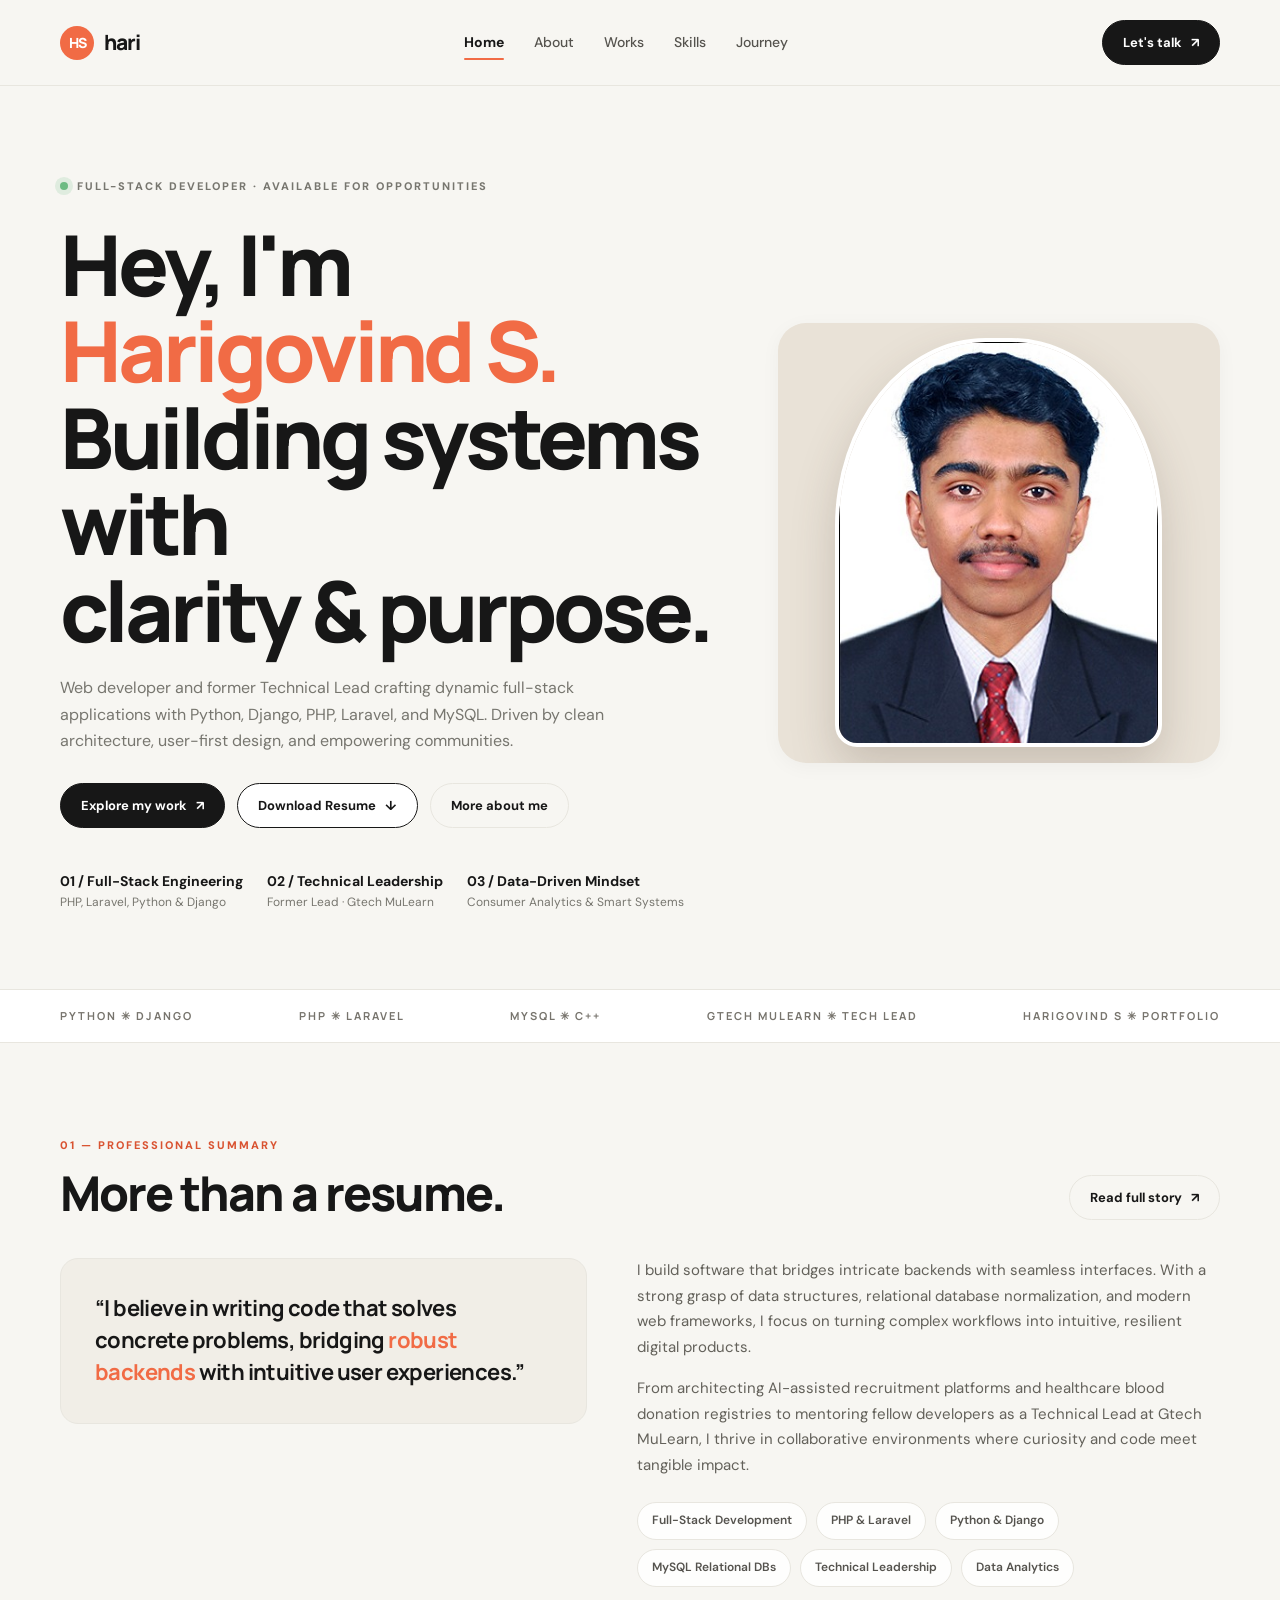
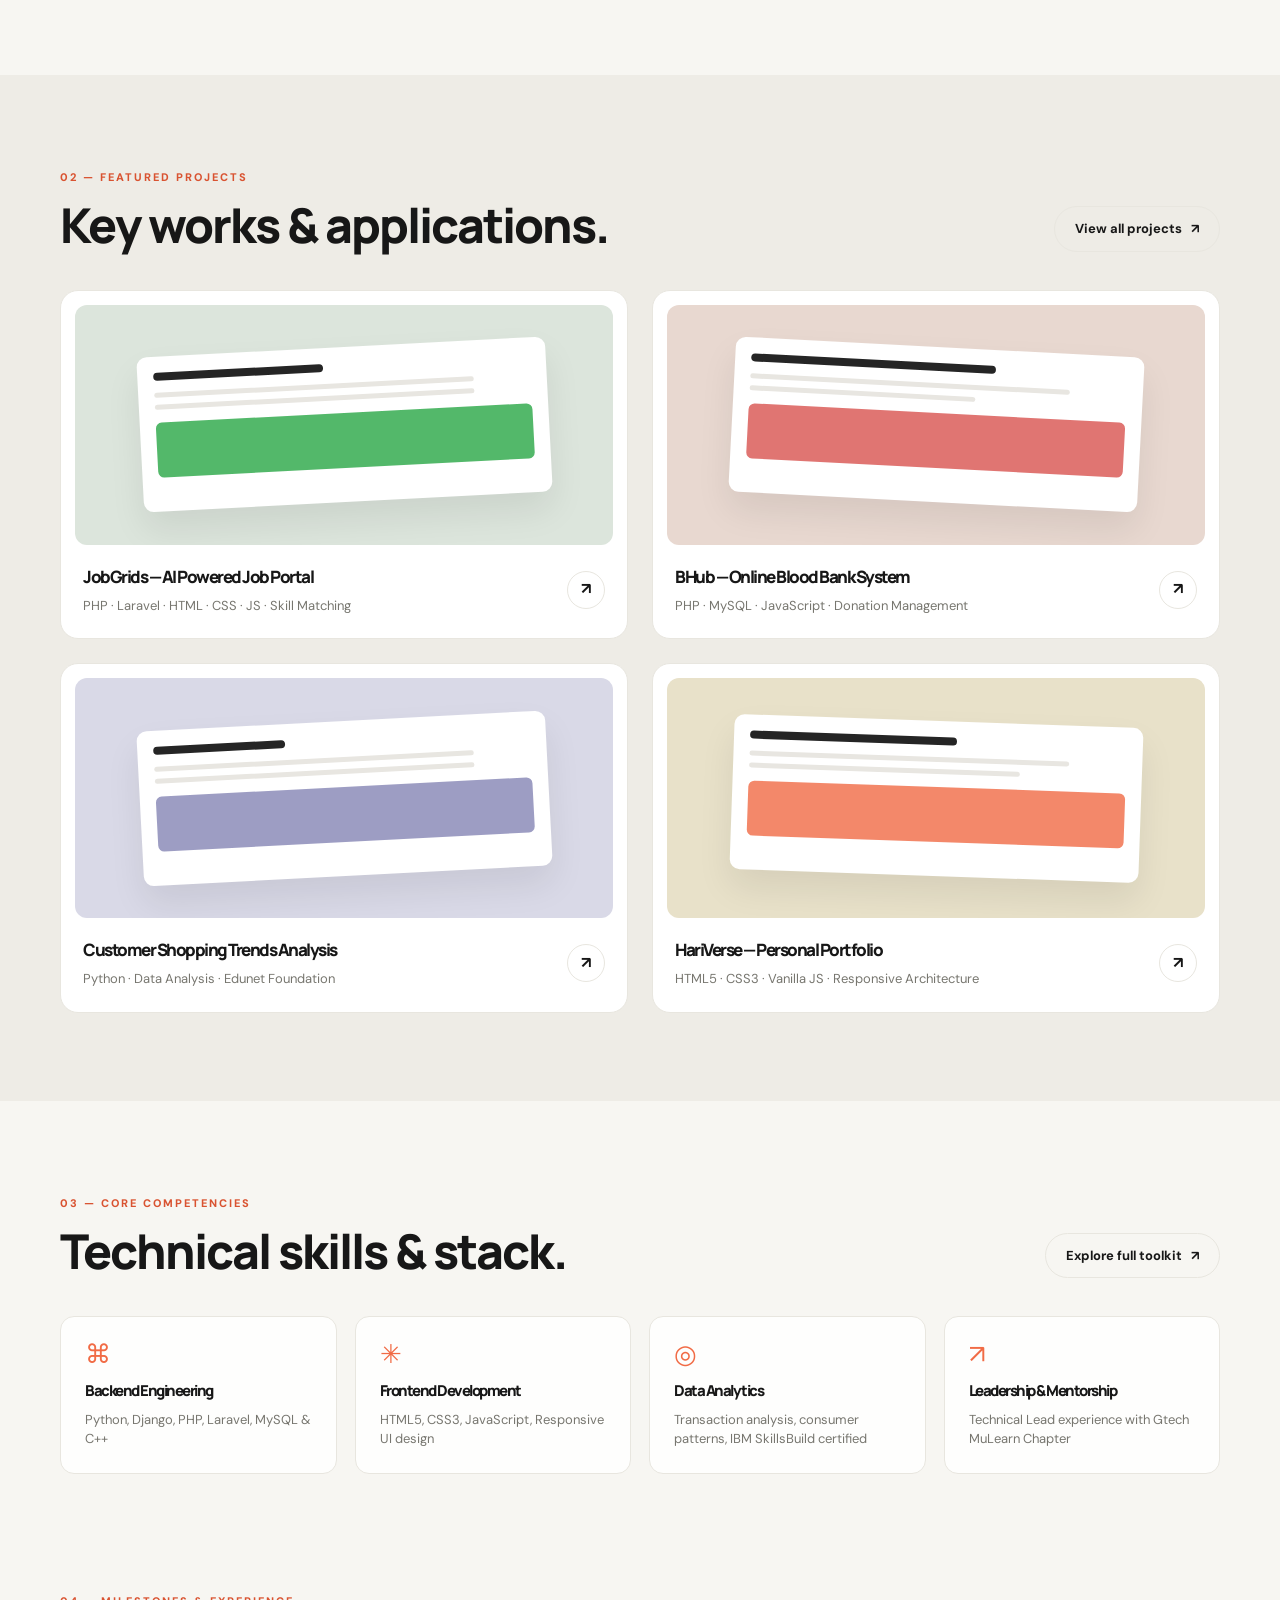
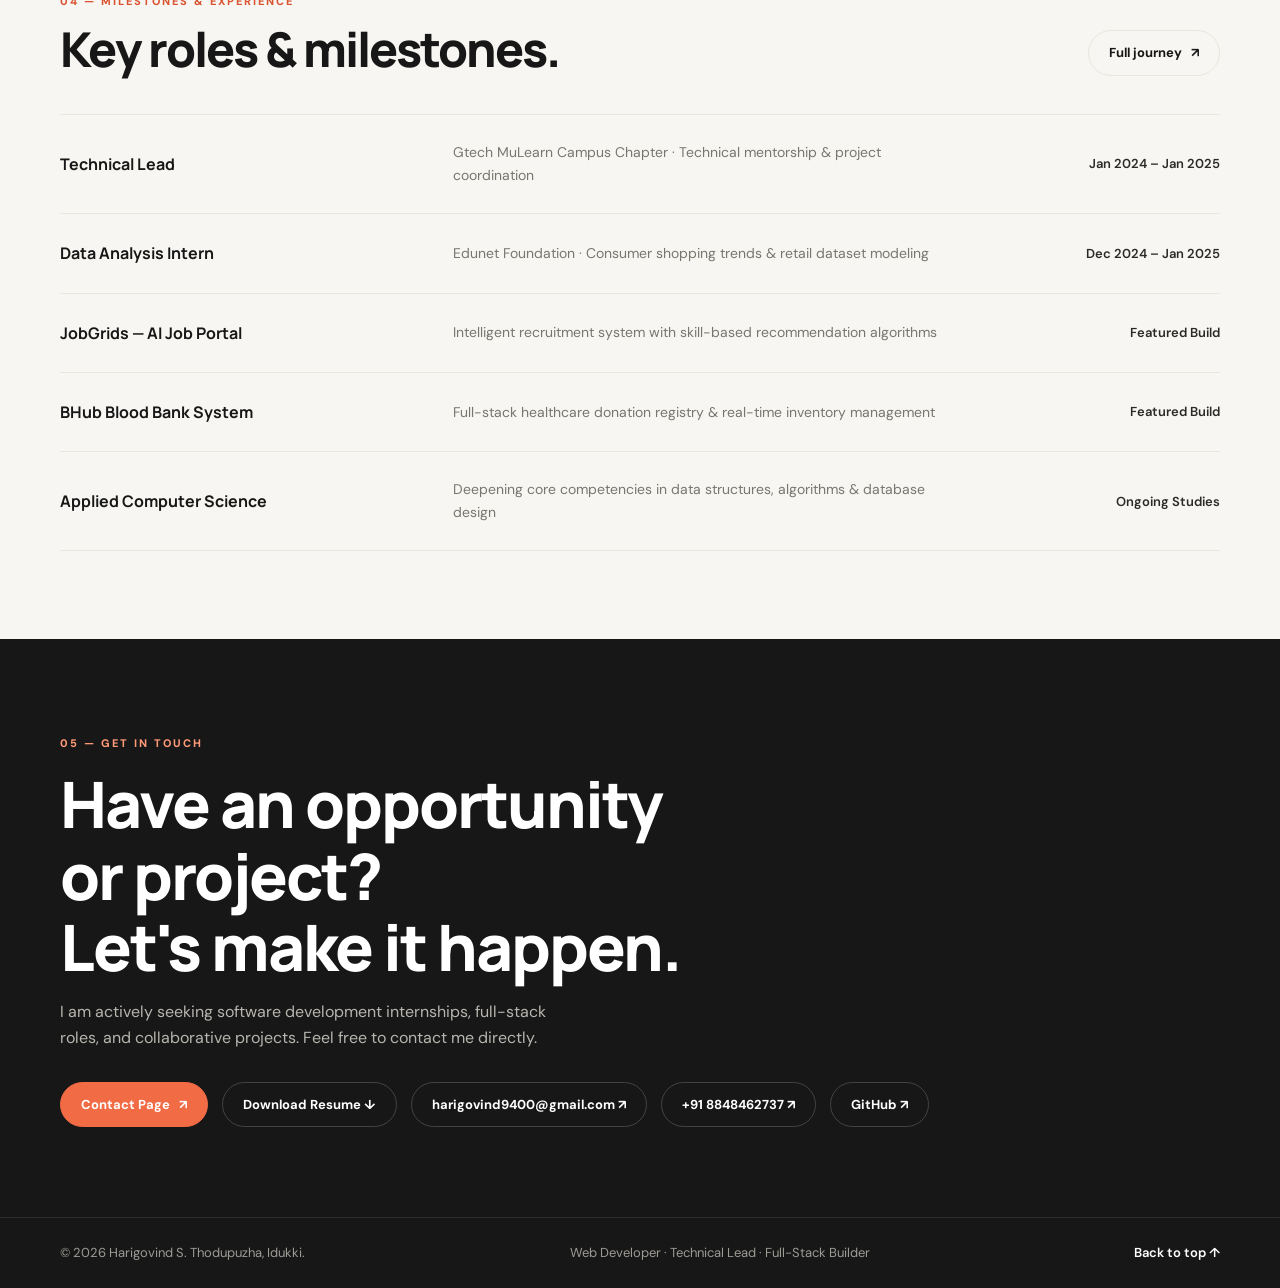
==== index.html @ 69e4f775 "initial commit" ====
<!DOCTYPE html>
<html lang="en">
<head>
  <meta charset="UTF-8" />
  <meta name="viewport" content="width=device-width, initial-scale=1.0" />
  <meta name="description" content="Harigovind S — Web Developer, Technical Lead, and builder specializing in Python, Django, PHP, Laravel, and MySQL." />
  <meta name="theme-color" content="#f7f6f2" />
  <title>Harigovind S — Portfolio</title>
  <link rel="preconnect" href="https://fonts.googleapis.com">
  <link rel="preconnect" href="https://fonts.gstatic.com" crossorigin>
  <link href="https://fonts.googleapis.com/css2?family=DM+Sans:wght@400;500;600;700&family=Manrope:wght@400;500;600;700;800&display=swap" rel="stylesheet">
  <link rel="stylesheet" href="assets/css/styles.css">
  <script src="assets/js/script.js" defer></script>
</head>
<body>
  <header class="topbar">
    <div class="wrap nav">
      <a class="brand" href="index.html" aria-label="Harigovind home"><span class="brand-mark">HS</span>hari<span class="dot-accent"></span></a>
      <nav class="navlinks" id="navlinks" aria-label="Main navigation">
        <a href="index.html" class="active">Home</a>
        <a href="about.html">About</a>
        <a href="projects.html">Works</a>
        <a href="skills.html">Skills</a>
        <a href="experience.html">Journey</a>
        
      </nav>
      <a class="nav-cta" href="contact.html">Let's talk <span>↗</span></a>
      <button class="menu-btn" id="menuBtn" aria-label="Toggle navigation" aria-expanded="false">☰</button>
    </div>
  </header>

  <main>
    <section class="hero" id="home">
      <div class="wrap hero-grid">
        <div>
          <div class="eyebrow"><span class="dot"></span> Full-Stack Developer · Available for Opportunities</div>
          <h1>Hey, I'm <em>Harigovind S.</em><br>Building systems with<br>clarity &amp; purpose.</h1>
          <p class="hero-copy">Web developer and former Technical Lead crafting dynamic full-stack applications with Python, Django, PHP, Laravel, and MySQL. Driven by clean architecture, user-first design, and empowering communities.</p>
          <div class="hero-actions">
            <a class="btn" href="projects.html">Explore my work <span>↗</span></a>
            <a class="btn btn-resume" href="assets/docs/Harigovind_S_Resume.pdf" download="Harigovind_S_Resume.pdf" target="_blank">Download Resume <span>↓</span></a>
            <a class="btn btn-light" href="about.html">More about me</a>
          </div>
          <div class="hero-meta">
            <div><strong>01 / Full-Stack Engineering</strong>PHP, Laravel, Python &amp; Django</div>
            <div><strong>02 / Technical Leadership</strong>Former Lead · Gtech MuLearn</div>
            <div><strong>03 / Data-Driven Mindset</strong>Consumer Analytics &amp; Smart Systems</div>
          </div>
        </div>
        <div class="portrait-card" aria-label="Portrait photograph of Harigovind S">
          <div class="portrait-frame">
            <img src="assets/img/hari.jpg" alt="Harigovind S — Web Developer &amp; Technical Lead" class="portrait-photo">
          </div>
          
        </div>
      </div>
    </section>

    <div class="ticker">
      <div class="wrap ticker-inner">
        <span>Python ✳ Django</span>
        <span>PHP ✳ Laravel</span>
        <span>MySQL ✳ C++</span>
        <span>Gtech MuLearn ✳ Tech Lead</span>
        <span>Harigovind S ✳ Portfolio</span>
      </div>
    </div>

    <section id="about">
      <div class="wrap">
        <div class="section-head">
          <div>
            <div class="kicker">01 — Professional Summary</div>
            <h2>More than a resume.</h2>
          </div>
          <a class="btn btn-light" href="about.html">Read full story <span>↗</span></a>
        </div>
        <div class="about-grid">
          <div class="about-quote">“I believe in writing code that solves concrete problems, bridging <span>robust backends</span> with intuitive user experiences.”</div>
          <div>
            <p class="about-text">I build software that bridges intricate backends with seamless interfaces. With a strong grasp of data structures, relational database normalization, and modern web frameworks, I focus on turning complex workflows into intuitive, resilient digital products.</p>
            <p class="about-text">From architecting AI-assisted recruitment platforms and healthcare blood donation registries to mentoring fellow developers as a Technical Lead at Gtech MuLearn, I thrive in collaborative environments where curiosity and code meet tangible impact.</p>
            <div class="chips">
              <span class="chip">Full-Stack Development</span>
              <span class="chip">PHP &amp; Laravel</span>
              <span class="chip">Python &amp; Django</span>
              <span class="chip">MySQL Relational DBs</span>
              <span class="chip">Technical Leadership</span>
              <span class="chip">Data Analytics</span>
            </div>
          </div>
        </div>
      </div>
    </section>

    <section class="work-section" id="work">
      <div class="wrap">
        <div class="section-head">
          <div>
            <div class="kicker">02 — Featured Projects</div>
            <h2>Key works &amp; applications.</h2>
          </div>
          <a class="btn btn-light" href="projects.html">View all projects <span>↗</span></a>
        </div>
        <div class="project-grid">
          <article class="project">
            <div class="project-art art-one">
              <div class="mock-window">
                <b></b><i></i><i></i>
                <div class="mock-block" style="background:#28a745"></div>
              </div>
            </div>
            <div class="project-info">
              <div>
                <h3>JobGrids — AI Powered Job Portal</h3>
                <p>PHP · Laravel · HTML · CSS · JS · Skill Matching</p>
              </div>
              <a class="arrow" href="projects.html" aria-label="View JobGrids project">↗</a>
            </div>
          </article>

          <article class="project">
            <div class="project-art art-two">
              <div class="mock-window" style="transform:rotate(3deg)">
                <b style="width:65%"></b><i></i><i style="width:60%"></i>
                <div class="mock-block" style="background:#d9534f"></div>
              </div>
            </div>
            <div class="project-info">
              <div>
                <h3>BHub — Online Blood Bank System</h3>
                <p>PHP · MySQL · JavaScript · Donation Management</p>
              </div>
              <a class="arrow" href="projects.html" aria-label="View Blood Bank System project">↗</a>
            </div>
          </article>

          <article class="project">
            <div class="project-art art-three">
              <div class="mock-window">
                <b style="width:35%"></b><i></i><i></i>
                <div class="mock-block" style="background:#8585b4"></div>
              </div>
            </div>
            <div class="project-info">
              <div>
                <h3>Customer Shopping Trends Analysis</h3>
                <p>Python · Data Analysis · Edunet Foundation</p>
              </div>
              <a class="arrow" href="projects.html" aria-label="View Shopping Trends Analysis">↗</a>
            </div>
          </article>

          <article class="project">
            <div class="project-art art-four">
              <div class="mock-window" style="transform:rotate(2deg)">
                <b style="width:55%"></b><i></i><i style="width:72%"></i>
                <div class="mock-block" style="background:#f16b45"></div>
              </div>
            </div>
            <div class="project-info">
              <div>
                <h3>HariVerse — Personal Portfolio</h3>
                <p>HTML5 · CSS3 · Vanilla JS · Responsive Architecture</p>
              </div>
              <a class="arrow" href="projects.html" aria-label="View Portfolio project">↗</a>
            </div>
          </article>
        </div>
      </div>
    </section>

    <section id="skills">
      <div class="wrap">
        <div class="section-head">
          <div>
            <div class="kicker">03 — Core Competencies</div>
            <h2>Technical skills &amp; stack.</h2>
          </div>
          <a class="btn btn-light" href="skills.html">Explore full toolkit <span>↗</span></a>
        </div>
        <div class="skills-grid">
          <div class="skill">
            <div class="symbol">⌘</div>
            <h3>Backend Engineering</h3>
            <p>Python, Django, PHP, Laravel, MySQL &amp; C++</p>
          </div>
          <div class="skill">
            <div class="symbol">✳</div>
            <h3>Frontend Development</h3>
            <p>HTML5, CSS3, JavaScript, Responsive UI design</p>
          </div>
          <div class="skill">
            <div class="symbol">◎</div>
            <h3>Data Analytics</h3>
            <p>Transaction analysis, consumer patterns, IBM SkillsBuild certified</p>
          </div>
          <div class="skill">
            <div class="symbol">↗</div>
            <h3>Leadership &amp; Mentorship</h3>
            <p>Technical Lead experience with Gtech MuLearn Chapter</p>
          </div>
        </div>
      </div>
    </section>

    <section id="experience" style="padding-top:25px">
      <div class="wrap">
        <div class="section-head">
          <div>
            <div class="kicker">04 — Milestones &amp; Experience</div>
            <h2>Key roles &amp; milestones.</h2>
          </div>
          <a class="btn btn-light" href="experience.html">Full journey <span>↗</span></a>
        </div>
        <div class="timeline">
          <div class="timeline-row">
            <strong>Technical Lead</strong>
            <span>Gtech MuLearn Campus Chapter · Technical mentorship &amp; project coordination</span>
            <span class="date">Jan 2024 – Jan 2025</span>
          </div>
          <div class="timeline-row">
            <strong>Data Analysis Intern</strong>
            <span>Edunet Foundation · Consumer shopping trends &amp; retail dataset modeling</span>
            <span class="date">Dec 2024 – Jan 2025</span>
          </div>
          <div class="timeline-row">
            <strong>JobGrids — AI Job Portal</strong>
            <span>Intelligent recruitment system with skill-based recommendation algorithms</span>
            <span class="date">Featured Build</span>
          </div>
          <div class="timeline-row">
            <strong>BHub Blood Bank System</strong>
            <span>Full-stack healthcare donation registry &amp; real-time inventory management</span>
            <span class="date">Featured Build</span>
          </div>
          <div class="timeline-row">
            <strong>Applied Computer Science</strong>
            <span>Deepening core competencies in data structures, algorithms &amp; database design</span>
            <span class="date">Ongoing Studies</span>
          </div>
        </div>
      </div>
    </section>

    <section class="contact-banner" id="contact">
      <div class="wrap">
        <div class="kicker">05 — Get in touch</div>
        <h2>Have an opportunity or project?<br>Let's make it happen.</h2>
        <p>I am actively seeking software development internships, full-stack roles, and collaborative projects. Feel free to contact me directly.</p>
        <div class="contact-links">
          <a class="btn btn-accent" href="contact.html">Contact Page <span>↗</span></a>
          <a class="btn btn-light" href="assets/docs/Harigovind_S_Resume.pdf" download="Harigovind_S_Resume.pdf" target="_blank">Download Resume ↓</a>
          <a class="btn btn-light" href="mailto:harigovind9400@gmail.com">harigovind9400@gmail.com ↗</a>
          <a class="btn btn-light" href="tel:+918848462737">+91 8848462737 ↗</a>
          <a class="btn btn-light" href="https://github.com/harigovinds04" target="_blank" rel="noreferrer">GitHub ↗</a>
        </div>
      </div>
    </section>
  </main>

  <footer>
    <div class="wrap footer-inner">
      <span>© <span id="year"></span> Harigovind S. Thodupuzha, Idukki.</span>
      <span>Web Developer · Technical Lead · Full-Stack Builder</span>
      <a href="#home">Back to top ↑</a>
    </div>
  </footer>
</body>
</html>
---- assets/css/styles.css ----
/* ==========================================================================
   HariVerse Portfolio — Master Stylesheet
   assets/css/styles.css
   Unified theme across all portfolio pages
   ========================================================================== */

/* --------------------------------------------------------------------------
   01. CSS Custom Properties / Design Tokens
   -------------------------------------------------------------------------- */
:root {
  --bg: #f7f6f2;
  --surface: #ffffff;
  --surface-alt: #faf9f6;
  --ink: #171717;
  --ink-light: #2b2a27;
  --muted: #77766f;
  --muted-light: #9c9a92;
  --line: #e8e6df;
  --line-light: #f0eee8;
  --accent: #f16b45;
  --accent-dark: #d95331;
  --accent-soft: rgba(241, 107, 69, 0.12);
  --soft: #eeece6;
  --soft-warm: #f1eee7;
  --dark-bg: #171717;
  --dark-surface: #222220;
  --dark-line: #33322f;
  
  --radius-sm: 8px;
  --radius-md: 14px;
  --radius-lg: 18px;
  --radius-xl: 24px;
  --radius-full: 999px;
  
  --max: 1160px;
  --shadow-subtle: 0 4px 20px rgba(0, 0, 0, 0.04);
  --shadow-card: 0 16px 36px rgba(23, 23, 23, 0.06);
  --shadow-hover: 0 20px 45px rgba(23, 23, 23, 0.1);
  --transition-fast: 0.2s ease;
  --transition-smooth: 0.3s cubic-bezier(0.16, 1, 0.3, 1);
}

/* --------------------------------------------------------------------------
   02. Reset & Base Typography
   -------------------------------------------------------------------------- */
*, *::before, *::after {
  box-sizing: border-box;
}

html {
  scroll-behavior: smooth;
  -webkit-font-smoothing: antialiased;
  -moz-osx-font-smoothing: grayscale;
}

body {
  margin: 0;
  background-color: var(--bg);
  color: var(--ink);
  font-family: "DM Sans", -apple-system, BlinkMacSystemFont, "Segoe UI", Roboto, sans-serif;
  font-size: 16px;
  line-height: 1.65;
  overflow-x: hidden;
}

h1, h2, h3, h4, h5, h6, p {
  margin-top: 0;
}

h1, h2, h3, h4 {
  font-family: "Manrope", sans-serif;
  color: var(--ink);
  font-weight: 800;
  letter-spacing: -1.5px;
}

a {
  color: inherit;
  text-decoration: none;
  transition: color var(--transition-fast);
}

button, input, textarea, select {
  font: inherit;
  color: inherit;
}

img {
  max-width: 100%;
  display: block;
}

.wrap {
  width: min(var(--max), calc(100% - 48px));
  margin-inline: auto;
}

/* --------------------------------------------------------------------------
   03. Header & Global Navigation
   -------------------------------------------------------------------------- */
.topbar {
  padding: 20px 0;
  background: var(--bg);
  border-bottom: 1px solid var(--line);
  position: sticky;
  top: 0;
  z-index: 100;
  backdrop-filter: blur(12px);
  -webkit-backdrop-filter: blur(12px);
  background-color: rgba(247, 246, 242, 0.94);
  transition: padding var(--transition-fast), border-color var(--transition-fast);
}

.nav {
  display: flex;
  align-items: center;
  justify-content: space-between;
  gap: 24px;
}

.brand {
  display: flex;
  align-items: center;
  gap: 10px;
  font-family: "Manrope", sans-serif;
  font-weight: 800;
  font-size: 21px;
  letter-spacing: -1px;
  color: var(--ink);
}

.brand-mark {
  width: 34px;
  height: 34px;
  border-radius: 50%;
  display: grid;
  place-items: center;
  background: var(--accent);
  color: #ffffff;
  font-size: 14px;
  font-weight: 800;
  flex-shrink: 0;
}

.dot-accent {
  color: var(--accent);
}

.navlinks {
  display: flex;
  align-items: center;
  gap: 30px;
  color: #55534e;
  font-size: 14px;
  font-weight: 500;
}

.navlinks a {
  position: relative;
  padding: 4px 0;
}

.navlinks a:hover {
  color: var(--accent-dark);
}

.navlinks a.active {
  color: var(--ink);
  font-weight: 700;
}

.navlinks a.active::after {
  content: "";
  position: absolute;
  bottom: -2px;
  left: 0;
  width: 100%;
  height: 2px;
  background: var(--accent);
  border-radius: 2px;
}

.nav-resume {
  font-weight: 700 !important;
  color: var(--accent-dark) !important;
}

.nav-resume:hover {
  color: var(--accent) !important;
}

.nav-cta, .btn {
  display: inline-flex;
  align-items: center;
  justify-content: center;
  gap: 9px;
  border-radius: var(--radius-full);
  padding: 11px 20px;
  background: var(--ink);
  color: #ffffff;
  font-size: 13px;
  font-weight: 700;
  border: 1px solid var(--ink);
  transition: var(--transition-fast);
  cursor: pointer;
  white-space: nowrap;
}

.nav-cta:hover, .btn:hover {
  background: var(--accent);
  border-color: var(--accent);
  color: #ffffff;
  transform: translateY(-2px);
}

.btn span {
  display: inline-block;
  transition: transform var(--transition-fast);
}

.btn:hover span {
  transform: translate(2px, -2px);
}

.btn-light {
  background: transparent;
  color: var(--ink);
  border-color: var(--line);
}

.btn-light:hover {
  background: var(--ink);
  color: #ffffff;
  border-color: var(--ink);
}

.btn-accent {
  background: var(--accent);
  border-color: var(--accent);
  color: #ffffff;
}

.btn-accent:hover {
  background: var(--accent-dark);
  border-color: var(--accent-dark);
}

.btn-resume {
  background: var(--surface);
  color: var(--ink);
  border-color: var(--ink);
}

.btn-resume:hover {
  background: var(--accent);
  border-color: var(--accent);
  color: #ffffff;
}

.btn-resume:hover span {
  transform: translateY(2px);
}

.menu-btn {
  display: none;
  border: 1px solid var(--line);
  background: var(--surface);
  border-radius: 50%;
  width: 42px;
  height: 42px;
  font-size: 18px;
  cursor: pointer;
  align-items: center;
  justify-content: center;
  color: var(--ink);
}

/* --------------------------------------------------------------------------
   04. Page Header / Intros & Hero Elements
   -------------------------------------------------------------------------- */
.eyebrow, .kicker {
  display: inline-flex;
  align-items: center;
  gap: 9px;
  color: var(--muted);
  text-transform: uppercase;
  letter-spacing: 2px;
  font-size: 11px;
  font-weight: 800;
}

.kicker {
  color: var(--accent-dark);
}

.dot {
  width: 8px;
  height: 8px;
  border-radius: 50%;
  background: #6dbb83;
  box-shadow: 0 0 0 5px rgba(109, 187, 131, 0.18);
  display: inline-block;
}

/* Dedicated Page Intro Banner for subpages */
.page-intro {
  padding: 76px 0 46px;
  border-bottom: 1px solid var(--line);
}

.page-intro-grid {
  display: grid;
  grid-template-columns: 1.2fr 0.8fr;
  gap: 40px;
  align-items: flex-end;
}

.page-intro h1 {
  font-size: clamp(40px, 6vw, 68px);
  line-height: 1.06;
  letter-spacing: -3px;
  margin: 16px 0 18px;
}

.page-intro h1 em {
  color: var(--accent);
  font-style: normal;
}

.page-intro-copy {
  color: var(--muted);
  font-size: 16px;
  max-width: 580px;
  margin-bottom: 0;
}

.page-intro-stats {
  display: flex;
  flex-wrap: wrap;
  gap: 20px;
  justify-content: flex-end;
}

.stat-pill {
  background: var(--surface);
  border: 1px solid var(--line);
  padding: 14px 20px;
  border-radius: var(--radius-md);
  text-align: left;
}

.stat-pill strong {
  display: block;
  font-family: "Manrope", sans-serif;
  font-size: 22px;
  color: var(--ink);
  line-height: 1.1;
}

.stat-pill span {
  font-size: 12px;
  color: var(--muted);
}

/* Hero Section (Index) */
.hero {
  padding: 86px 0 76px;
}

.hero-grid {
  display: grid;
  grid-template-columns: 1.2fr .8fr;
  gap: 54px;
  align-items: center;
}

h1 {
  font-size: clamp(46px, 7vw, 84px);
  line-height: 1.03;
  letter-spacing: -4px;
  margin: 22px 0;
  max-width: 760px;
}

h1 em {
  color: var(--accent);
  font-style: normal;
}

.hero-copy {
  color: var(--muted);
  font-size: 16px;
  max-width: 560px;
}

.hero-actions {
  display: flex;
  flex-wrap: wrap;
  gap: 12px;
  margin-top: 28px;
}

.hero-meta {
  display: flex;
  flex-wrap: wrap;
  gap: 24px;
  margin-top: 42px;
  color: var(--muted);
  font-size: 12px;
}

.hero-meta strong {
  color: var(--ink);
  display: block;
  font-size: 14px;
}

.portrait-card {
  position: relative;
  min-height: 440px;
  border-radius: 28px;
  background: #e9e2d7;
  overflow: hidden;
  display: grid;
  place-items: center;
  box-shadow: var(--shadow-subtle);
}

.portrait-card::before {
  content: "";
  position: absolute;
  width: 310px;
  height: 310px;
  border-radius: 50%;
  background: #f4b69f;
  top: 48px;
  left: 50%;
  transform: translateX(-50%);
}

.portrait-frame {
  position: relative;
  z-index: 1;
  width: 74%;
  aspect-ratio: 4/5;
  border-radius: 46% 46% 22px 22px;
  overflow: hidden;
  box-shadow: 0 20px 45px rgba(88, 68, 55, 0.22);
  border: 4px solid #ffffff;
  background: #d8cec3;
  display: flex;
}

.portrait-photo {
  width: 100%;
  height: 100%;
  object-fit: cover;
  object-position: center top;
  display: block;
  transition: transform 0.4s ease;
}

.portrait-card:hover .portrait-photo {
  transform: scale(1.04);
}

.portrait-placeholder {
  position: relative;
  z-index: 1;
  width: 72%;
  aspect-ratio: 4/5;
  border-radius: 46% 46% 20px 20px;
  background: linear-gradient(145deg, #d0b9a7, #8c7569);
  display: grid;
  place-items: center;
  color: #ffffff;
  font-family: "Manrope", sans-serif;
  font-size: 76px;
  font-weight: 800;
  letter-spacing: -5px;
  box-shadow: 0 20px 50px rgba(88, 68, 55, 0.18);
}

.floating-note {
  position: absolute;
  z-index: 2;
  right: 18px;
  bottom: 22px;
  background: var(--surface);
  padding: 13px 18px;
  border-radius: 14px;
  box-shadow: 0 12px 30px rgba(0, 0, 0, 0.08);
  font-size: 12px;
  border: 1px solid var(--line-light);
}

.floating-note strong {
  display: block;
  font-size: 14px;
  color: var(--ink);
}

/* --------------------------------------------------------------------------
   05. Ticker / Marquee Bar
   -------------------------------------------------------------------------- */
.ticker {
  border-top: 1px solid var(--line);
  border-bottom: 1px solid var(--line);
  padding: 17px 0;
  overflow: hidden;
  color: #77746d;
  background: var(--surface);
}

.ticker-inner {
  display: flex;
  justify-content: space-between;
  gap: 24px;
  white-space: nowrap;
  font-family: "Manrope", sans-serif;
  font-weight: 700;
  font-size: 11px;
  letter-spacing: 2px;
  text-transform: uppercase;
}

/* --------------------------------------------------------------------------
   06. Generic Section Layouts
   -------------------------------------------------------------------------- */
section {
  padding: 88px 0;
}

.section-head {
  display: flex;
  align-items: flex-end;
  justify-content: space-between;
  gap: 25px;
  margin-bottom: 38px;
}

h2 {
  font-size: clamp(30px, 4vw, 48px);
  line-height: 1.12;
  letter-spacing: -2px;
  margin: 9px 0 0;
}

.section-intro {
  max-width: 440px;
  color: var(--muted);
  font-size: 14px;
  margin: 0;
}

/* --------------------------------------------------------------------------
   07. About Page & About Section Components
   -------------------------------------------------------------------------- */
.about-grid {
  display: grid;
  grid-template-columns: 0.95fr 1.05fr;
  gap: 50px;
  align-items: start;
}

.about-quote {
  background: var(--soft-warm);
  border: 1px solid var(--line);
  border-radius: var(--radius-lg);
  padding: 34px;
  font-family: "Manrope", sans-serif;
  font-weight: 700;
  font-size: 22px;
  line-height: 1.45;
  letter-spacing: -0.6px;
  position: relative;
}

.about-quote span {
  color: var(--accent);
}

.about-text {
  color: #63615a;
  font-size: 15px;
  line-height: 1.7;
  margin-bottom: 16px;
}

.chips {
  display: flex;
  flex-wrap: wrap;
  gap: 9px;
  margin-top: 24px;
}

.chip {
  border: 1px solid var(--line);
  border-radius: var(--radius-full);
  padding: 8px 14px;
  font-size: 12px;
  font-weight: 600;
  color: #55534e;
  background: rgba(255, 255, 255, 0.85);
  transition: var(--transition-fast);
}

.chip:hover {
  border-color: var(--accent);
  color: var(--accent-dark);
}

/* About Values Grid */
.values-grid {
  display: grid;
  grid-template-columns: repeat(3, 1fr);
  gap: 22px;
  margin-top: 40px;
}

.value-card {
  background: var(--surface);
  border: 1px solid var(--line);
  border-radius: var(--radius-lg);
  padding: 28px;
  transition: var(--transition-fast);
}

.value-card:hover {
  transform: translateY(-4px);
  box-shadow: var(--shadow-card);
  border-color: #d8d5cb;
}

.value-number {
  font-family: "Manrope", sans-serif;
  font-size: 12px;
  font-weight: 800;
  color: var(--accent);
  letter-spacing: 2px;
  margin-bottom: 12px;
  display: block;
}

.value-card h3 {
  font-size: 18px;
  margin-bottom: 10px;
  letter-spacing: -0.5px;
}

.value-card p {
  color: var(--muted);
  font-size: 14px;
  line-height: 1.6;
  margin-bottom: 0;
}

/* Quick Facts / Highlights List */
.quick-facts-box {
  background: var(--surface);
  border: 1px solid var(--line);
  border-radius: var(--radius-lg);
  padding: 32px;
  margin-top: 48px;
}

.facts-grid {
  display: grid;
  grid-template-columns: repeat(4, 1fr);
  gap: 24px;
  margin-top: 24px;
}

.fact-item strong {
  display: block;
  font-family: "Manrope", sans-serif;
  font-size: 26px;
  color: var(--accent-dark);
  font-weight: 800;
}

.fact-item span {
  font-size: 13px;
  color: var(--muted);
}

/* --------------------------------------------------------------------------
   08. Works / Projects Page Components
   -------------------------------------------------------------------------- */
.work-section {
  background: var(--soft);
}

/* Filter Bar */
.filter-bar {
  display: flex;
  flex-wrap: wrap;
  gap: 10px;
  margin-bottom: 38px;
}

.filter-btn {
  padding: 9px 18px;
  border-radius: var(--radius-full);
  border: 1px solid var(--line);
  background: var(--surface);
  font-size: 13px;
  font-weight: 600;
  color: #5f5d57;
  cursor: pointer;
  transition: var(--transition-fast);
}

.filter-btn:hover {
  border-color: var(--ink);
  color: var(--ink);
}

.filter-btn.active {
  background: var(--ink);
  color: #ffffff;
  border-color: var(--ink);
}

/* Featured Project Card (Full width detailed card) */
.project-card {
  background: var(--surface);
  border: 1px solid var(--line);
  border-radius: var(--radius-xl);
  overflow: hidden;
  margin-bottom: 48px;
  box-shadow: var(--shadow-subtle);
  transition: transform var(--transition-smooth), box-shadow var(--transition-smooth);
}

.project-card:hover {
  transform: translateY(-4px);
  box-shadow: var(--shadow-card);
}

.visual {
  min-height: 330px;
  background: #dfe7e1;
  display: grid;
  place-items: center;
  padding: 24px;
  position: relative;
  overflow: hidden;
}

.visual-alt {
  background: #f2e6dc;
}

.visual-code {
  background: #252830;
}

.visual-blue {
  background: #dbe4ee;
}

.project-image {
  width: 100%;
  max-height: 480px;
  object-fit: cover;
  border-radius: var(--radius-md);
  box-shadow: 0 16px 36px rgba(0, 0, 0, 0.12);
  display: block;
}

/* Mock Application Window (Interactive Visual without image) */
.mock-browser {
  width: min(720px, 100%);
  background: #ffffff;
  border-radius: 12px;
  overflow: hidden;
  box-shadow: 0 20px 45px rgba(0, 0, 0, 0.15);
  border: 1px solid rgba(0, 0, 0, 0.08);
}

.mock-browser-bar {
  height: 34px;
  background: #eceae3;
  display: flex;
  align-items: center;
  gap: 7px;
  padding: 0 14px;
}

.mock-browser-bar i {
  width: 8px;
  height: 8px;
  border-radius: 50%;
  background: #d1cec7;
  display: inline-block;
}

.mock-browser-bar i:nth-child(1) { background: #f07d72; }
.mock-browser-bar i:nth-child(2) { background: #eec15b; }
.mock-browser-bar i:nth-child(3) { background: #62c370; }

.mock-browser-body {
  padding: 28px;
  min-height: 200px;
}

.project-card .content {
  padding: 36px;
}

.heading {
  display: flex;
  justify-content: space-between;
  align-items: flex-start;
  gap: 24px;
}

.heading h2 {
  font-size: clamp(26px, 3.5vw, 36px);
  letter-spacing: -1.2px;
  margin: 6px 0 8px;
}

.subtitle {
  color: var(--muted);
  font-size: 15px;
}

.repo-btn {
  display: inline-flex;
  align-items: center;
  gap: 8px;
  padding: 11px 19px;
  border-radius: var(--radius-full);
  background: var(--ink);
  color: #ffffff;
  font-size: 13px;
  font-weight: 700;
  white-space: nowrap;
  transition: var(--transition-fast);
  border: 1px solid var(--ink);
}

.repo-btn:hover {
  background: var(--accent);
  border-color: var(--accent);
  color: #ffffff;
  transform: translateY(-2px);
}

.description {
  max-width: 900px;
  color: #65635d;
  font-size: 15px;
  margin: 20px 0 24px;
  line-height: 1.7;
}

.tags, .stack {
  display: flex;
  flex-wrap: wrap;
  gap: 9px;
}

.tag {
  padding: 6px 13px;
  border: 1px solid var(--line);
  background: var(--surface-alt);
  border-radius: var(--radius-full);
  color: #5f5d57;
  font-size: 12px;
  font-weight: 500;
}

.details {
  display: grid;
  grid-template-columns: 1.2fr 0.8fr;
  gap: 36px;
  border-top: 1px solid var(--line);
  padding-top: 28px;
  margin-top: 30px;
}

.details h3 {
  font-size: 17px;
  margin-bottom: 14px;
}

.features {
  display: grid;
  grid-template-columns: 1fr 1fr;
  gap: 12px 20px;
}

.feature {
  display: flex;
  gap: 10px;
  color: #65635d;
  font-size: 13px;
  line-height: 1.5;
}

.check {
  color: var(--accent);
  font-weight: 800;
  flex-shrink: 0;
}

.stack span {
  padding: 8px 13px;
  border-radius: var(--radius-sm);
  background: var(--soft);
  font-size: 12px;
  font-weight: 600;
  color: var(--ink);
}

.note {
  margin-top: 22px;
  padding: 15px 18px;
  border-radius: var(--radius-md);
  background: #f8f4ec;
  color: #777064;
  font-size: 12px;
  border-left: 3px solid var(--accent);
}

/* Grid Project Card (compact 2-column format) */
.project-grid {
  display: grid;
  grid-template-columns: repeat(2, 1fr);
  gap: 24px;
}

.project {
  background: var(--surface);
  border: 1px solid var(--line);
  border-radius: var(--radius-lg);
  padding: 14px;
  transition: var(--transition-smooth);
  display: flex;
  flex-direction: column;
}

.project:hover {
  transform: translateY(-5px);
  box-shadow: var(--shadow-card);
  border-color: #d8d5cb;
}

.project-art {
  min-height: 240px;
  border-radius: 12px;
  display: grid;
  place-items: center;
  overflow: hidden;
  position: relative;
}

.art-one { background: #dce5dc; }
.art-two { background: #e8d8d0; }
.art-three { background: #d9d9e7; }
.art-four { background: #e8e1c9; }

.mock-window {
  width: 76%;
  min-height: 155px;
  background: #ffffff;
  border-radius: 10px;
  box-shadow: 0 18px 35px rgba(0, 0, 0, 0.08);
  padding: 16px;
  transform: rotate(-3deg);
  transition: transform var(--transition-fast);
}

.project:hover .mock-window {
  transform: rotate(0deg) scale(1.02);
}

.mock-window b {
  display: block;
  width: 45%;
  height: 8px;
  background: #252525;
  border-radius: 9px;
  margin-bottom: 12px;
}

.mock-window i {
  display: block;
  width: 85%;
  height: 5px;
  background: #e8e6e1;
  border-radius: 9px;
  margin: 7px 0;
}

.mock-window .mock-block {
  height: 55px;
  background: #f16b45;
  opacity: 0.8;
  border-radius: 6px;
  margin-top: 13px;
}

.project-info {
  display: flex;
  align-items: center;
  justify-content: space-between;
  gap: 12px;
  padding: 18px 8px 8px;
}

.project-info h3 {
  font-size: 17px;
  margin: 0 0 4px;
}

.project-info p {
  color: var(--muted);
  font-size: 13px;
  margin: 0;
}

.arrow {
  width: 38px;
  height: 38px;
  flex: 0 0 auto;
  border: 1px solid var(--line);
  border-radius: 50%;
  display: grid;
  place-items: center;
  font-weight: 700;
  transition: var(--transition-fast);
}

.project:hover .arrow {
  background: var(--ink);
  color: #ffffff;
  border-color: var(--ink);
  transform: rotate(45deg);
}

/* --------------------------------------------------------------------------
   09. Skills Page & Section Components
   -------------------------------------------------------------------------- */
.skills-grid {
  display: grid;
  grid-template-columns: repeat(4, 1fr);
  gap: 18px;
}

.skill {
  border: 1px solid var(--line);
  background: rgba(255, 255, 255, 0.85);
  border-radius: var(--radius-md);
  padding: 24px;
  transition: var(--transition-smooth);
}

.skill:hover {
  transform: translateY(-4px);
  background: var(--surface);
  box-shadow: var(--shadow-card);
  border-color: #d8d5cb;
}

.skill .symbol {
  font-size: 26px;
  color: var(--accent);
  margin-bottom: 12px;
  line-height: 1;
}

.skill h3 {
  font-size: 15px;
  margin: 0 0 6px;
}

.skill p {
  color: var(--muted);
  font-size: 13px;
  margin: 0;
  line-height: 1.5;
}

/* Detailed Skills Clusters on skills.html */
.skills-cluster {
  background: var(--surface);
  border: 1px solid var(--line);
  border-radius: var(--radius-xl);
  padding: 36px;
  margin-bottom: 30px;
}

.cluster-head {
  display: flex;
  align-items: center;
  justify-content: space-between;
  gap: 20px;
  border-bottom: 1px solid var(--line);
  padding-bottom: 18px;
  margin-bottom: 24px;
}

.cluster-head h3 {
  font-size: 22px;
  margin: 0;
  display: flex;
  align-items: center;
  gap: 12px;
}

.cluster-badge {
  font-size: 11px;
  letter-spacing: 1.5px;
  text-transform: uppercase;
  padding: 4px 10px;
  border-radius: var(--radius-full);
  background: var(--soft);
  color: var(--muted);
  font-weight: 700;
}

.skills-items-grid {
  display: grid;
  grid-template-columns: repeat(3, 1fr);
  gap: 18px;
}

.skill-box {
  border: 1px solid var(--line-light);
  background: var(--surface-alt);
  border-radius: var(--radius-md);
  padding: 20px;
  transition: var(--transition-fast);
}

.skill-box:hover {
  border-color: var(--accent);
  background: var(--surface);
}

.skill-box-top {
  display: flex;
  justify-content: space-between;
  align-items: center;
  margin-bottom: 10px;
}

.skill-box-top h4 {
  font-size: 16px;
  margin: 0;
}

.skill-level {
  font-size: 11px;
  color: var(--accent-dark);
  font-weight: 700;
  background: var(--accent-soft);
  padding: 3px 8px;
  border-radius: var(--radius-full);
}

.skill-box p {
  font-size: 13px;
  color: var(--muted);
  margin-bottom: 12px;
}

.skill-bar-wrap {
  width: 100%;
  height: 5px;
  background: var(--line);
  border-radius: 4px;
  overflow: hidden;
}

.skill-bar-fill {
  height: 100%;
  background: var(--accent);
  border-radius: 4px;
}

/* --------------------------------------------------------------------------
   10. Journey & Experience Timeline Components
   -------------------------------------------------------------------------- */
.timeline {
  border-top: 1px solid var(--line);
}

.timeline-row {
  display: grid;
  grid-template-columns: 1fr 1.3fr .7fr;
  gap: 20px;
  padding: 26px 0;
  border-bottom: 1px solid var(--line);
  align-items: center;
  transition: background-color var(--transition-fast);
}

.timeline-row:hover {
  background-color: rgba(255, 255, 255, 0.4);
}

.timeline-row strong {
  font-family: "Manrope", sans-serif;
  font-size: 16px;
  font-weight: 700;
  color: var(--ink);
}

.timeline-row span {
  color: var(--muted);
  font-size: 14px;
}

.timeline-row .date {
  text-align: right;
  font-weight: 600;
  font-size: 13px;
  color: var(--ink-light);
}

/* Detailed Journey Cards on experience.html */
.journey-grid {
  display: grid;
  grid-template-columns: 1fr 1fr;
  gap: 28px;
  margin-top: 36px;
}

.journey-card {
  background: var(--surface);
  border: 1px solid var(--line);
  border-radius: var(--radius-xl);
  padding: 32px;
  box-shadow: var(--shadow-subtle);
  position: relative;
  transition: var(--transition-smooth);
}

.journey-card:hover {
  transform: translateY(-4px);
  box-shadow: var(--shadow-card);
  border-color: #d8d5cb;
}

.journey-type {
  font-size: 11px;
  font-weight: 800;
  letter-spacing: 2px;
  text-transform: uppercase;
  color: var(--accent-dark);
  margin-bottom: 12px;
  display: block;
}

.journey-card h3 {
  font-size: 21px;
  margin-bottom: 6px;
}

.journey-inst {
  color: var(--muted);
  font-size: 14px;
  margin-bottom: 14px;
  display: block;
}

.journey-date {
  display: inline-block;
  padding: 4px 10px;
  border-radius: var(--radius-full);
  background: var(--soft);
  font-size: 12px;
  font-weight: 700;
  color: var(--ink);
  margin-bottom: 16px;
}

.journey-card p {
  color: #65635d;
  font-size: 14px;
  line-height: 1.6;
  margin-bottom: 16px;
}

.journey-bullets {
  list-style: none;
  padding: 0;
  margin: 0;
}

.journey-bullets li {
  position: relative;
  padding-left: 20px;
  margin-bottom: 8px;
  font-size: 13px;
  color: #65635d;
}

.journey-bullets li::before {
  content: "✦";
  position: absolute;
  left: 0;
  color: var(--accent);
  font-size: 11px;
}

/* --------------------------------------------------------------------------
   11. Contact Page & Contact Section Components
   -------------------------------------------------------------------------- */
.contact-grid {
  display: grid;
  grid-template-columns: 1fr 1.1fr;
  gap: 50px;
  align-items: start;
}

.contact-info-card {
  background: var(--surface);
  border: 1px solid var(--line);
  border-radius: var(--radius-xl);
  padding: 38px;
}

.contact-method {
  display: flex;
  align-items: flex-start;
  gap: 16px;
  padding: 18px 0;
  border-bottom: 1px solid var(--line);
}

.contact-method:last-child {
  border-bottom: none;
  padding-bottom: 0;
}

.contact-method-icon {
  width: 44px;
  height: 44px;
  border-radius: 50%;
  background: var(--soft);
  display: grid;
  place-items: center;
  font-size: 18px;
  color: var(--accent);
  flex-shrink: 0;
}

.contact-method h4 {
  font-size: 14px;
  margin-bottom: 3px;
  color: var(--muted);
  text-transform: uppercase;
  letter-spacing: 1px;
}

.contact-method p, .contact-method a {
  font-size: 16px;
  font-weight: 600;
  color: var(--ink);
  margin: 0;
}

.contact-method a:hover {
  color: var(--accent);
}

/* Form Styling */
.contact-form-wrap {
  background: var(--surface);
  border: 1px solid var(--line);
  border-radius: var(--radius-xl);
  padding: 40px;
  box-shadow: var(--shadow-subtle);
}

.form-group {
  margin-bottom: 22px;
}

.form-row {
  display: grid;
  grid-template-columns: 1fr 1fr;
  gap: 16px;
}

label {
  display: block;
  font-size: 13px;
  font-weight: 700;
  color: var(--ink);
  margin-bottom: 8px;
}

input[type="text"],
input[type="email"],
textarea,
select {
  width: 100%;
  padding: 13px 16px;
  border: 1px solid var(--line);
  border-radius: var(--radius-md);
  background: var(--surface-alt);
  color: var(--ink);
  font-size: 14px;
  transition: var(--transition-fast);
  outline: none;
}

input[type="text"]:focus,
input[type="email"]:focus,
textarea:focus {
  background: var(--surface);
  border-color: var(--accent);
  box-shadow: 0 0 0 4px var(--accent-soft);
}

textarea {
  min-height: 140px;
  resize: vertical;
}

.form-status {
  padding: 12px 16px;
  border-radius: var(--radius-md);
  font-size: 13px;
  margin-top: 16px;
  display: none;
}

.form-status.success {
  background: #eef8f0;
  color: #1e7e34;
  border: 1px solid #c3e6cb;
  display: block;
}

/* Global Dark Contact Banner (above footer on subpages) */
.contact-banner {
  background: var(--ink);
  color: #ffffff;
  padding: 90px 0;
}

.contact-banner .kicker {
  color: #ff9a79;
}

.contact-banner h2 {
  max-width: 650px;
  font-size: clamp(38px, 5.5vw, 64px);
  color: #ffffff;
  margin: 12px 0 16px;
}

.contact-banner p {
  color: #b7b5af;
  max-width: 520px;
  font-size: 16px;
  margin-bottom: 30px;
}

.contact-banner .contact-links {
  display: flex;
  flex-wrap: wrap;
  gap: 14px;
}

.contact-banner .btn-accent {
  background: var(--accent);
  border-color: var(--accent);
}

.contact-banner .btn-accent:hover {
  background: #ffffff;
  color: var(--ink);
  border-color: #ffffff;
}

.contact-banner .btn-light {
  color: #ffffff;
  border-color: #444340;
  background: transparent;
}

.contact-banner .btn-light:hover {
  background: #ffffff;
  color: var(--ink);
  border-color: #ffffff;
}

/* --------------------------------------------------------------------------
   12. Footer
   -------------------------------------------------------------------------- */
footer {
  background: var(--ink);
  color: #9d9b95;
  border-top: 1px solid #2d2c29;
  padding: 24px 0;
  font-size: 13px;
}

.footer-inner {
  display: flex;
  align-items: center;
  justify-content: space-between;
  gap: 20px;
}

.footer-inner a {
  color: #ffffff;
  font-weight: 600;
  transition: color var(--transition-fast);
}

.footer-inner a:hover {
  color: var(--accent);
}

/* --------------------------------------------------------------------------
   13. Responsive Breakpoints
   -------------------------------------------------------------------------- */
@media (max-width: 980px) {
  .hero-grid, 
  .about-grid, 
  .page-intro-grid,
  .contact-grid,
  .details {
    grid-template-columns: 1fr;
    gap: 36px;
  }
  
  .page-intro-stats {
    justify-content: flex-start;
  }

  .values-grid {
    grid-template-columns: repeat(2, 1fr);
  }

  .skills-items-grid {
    grid-template-columns: repeat(2, 1fr);
  }

  .skills-grid {
    grid-template-columns: repeat(2, 1fr);
  }

  .facts-grid {
    grid-template-columns: repeat(2, 1fr);
  }

  .journey-grid {
    grid-template-columns: 1fr;
  }
}

@media (max-width: 800px) {
  .hero {
    padding-top: 50px;
  }
  
  .portrait-card {
    min-height: 350px;
    max-width: 500px;
    width: 100%;
    margin-inline: auto;
  }
  
  .section-head {
    align-items: flex-start;
    flex-direction: column;
    gap: 12px;
  }

  .heading {
    flex-direction: column;
    gap: 16px;
  }

  .features {
    grid-template-columns: 1fr;
  }
}

@media (max-width: 640px) {
  .wrap {
    width: min(100% - 32px, var(--max));
  }

  .topbar {
    padding: 16px 0;
  }

  .navlinks {
    display: none;
    position: absolute;
    top: 68px;
    left: 16px;
    right: 16px;
    padding: 20px;
    border: 1px solid var(--line);
    border-radius: var(--radius-lg);
    background: var(--surface);
    flex-direction: column;
    align-items: stretch;
    gap: 16px;
    z-index: 1000;
    box-shadow: 0 16px 40px rgba(0, 0, 0, 0.12);
  }

  .navlinks.open {
    display: flex;
  }

  .nav-cta {
    display: none;
  }

  .menu-btn {
    display: flex;
  }

  h1 {
    letter-spacing: -2px;
  }

  section {
    padding: 64px 0;
  }

  .page-intro {
    padding: 56px 0 36px;
  }

  .project-grid {
    grid-template-columns: 1fr;
  }

  .skills-grid {
    grid-template-columns: 1fr;
  }

  .skills-items-grid {
    grid-template-columns: 1fr;
  }

  .values-grid {
    grid-template-columns: 1fr;
  }

  .facts-grid {
    grid-template-columns: 1fr;
  }

  .form-row {
    grid-template-columns: 1fr;
  }

  .timeline-row {
    grid-template-columns: 1fr;
    gap: 6px;
  }

  .timeline-row .date {
    text-align: left;
  }

  .footer-inner {
    flex-direction: column;
    align-items: flex-start;
    gap: 12px;
  }

  .ticker-inner {
    justify-content: flex-start;
  }

  .visual {
    min-height: 240px;
    padding: 16px;
  }

  .project-card .content {
    padding: 24px 20px;
  }
}
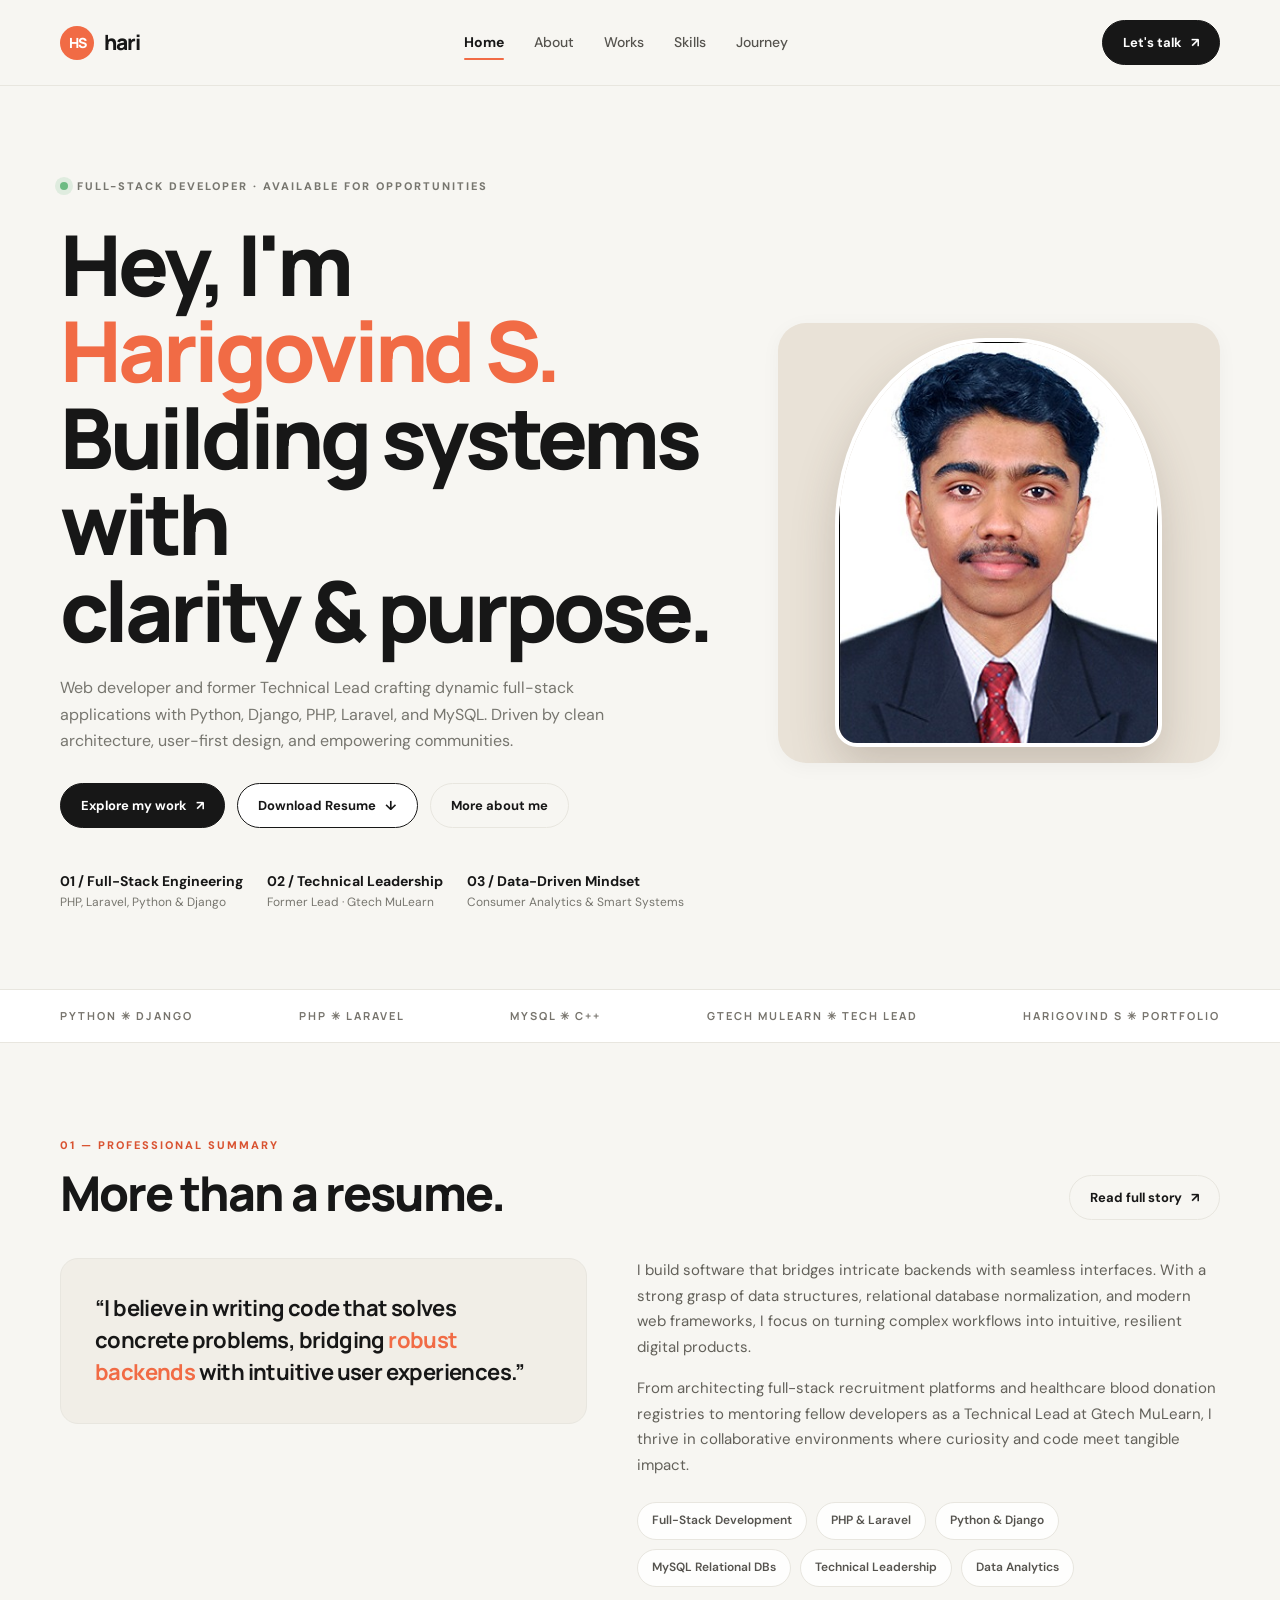
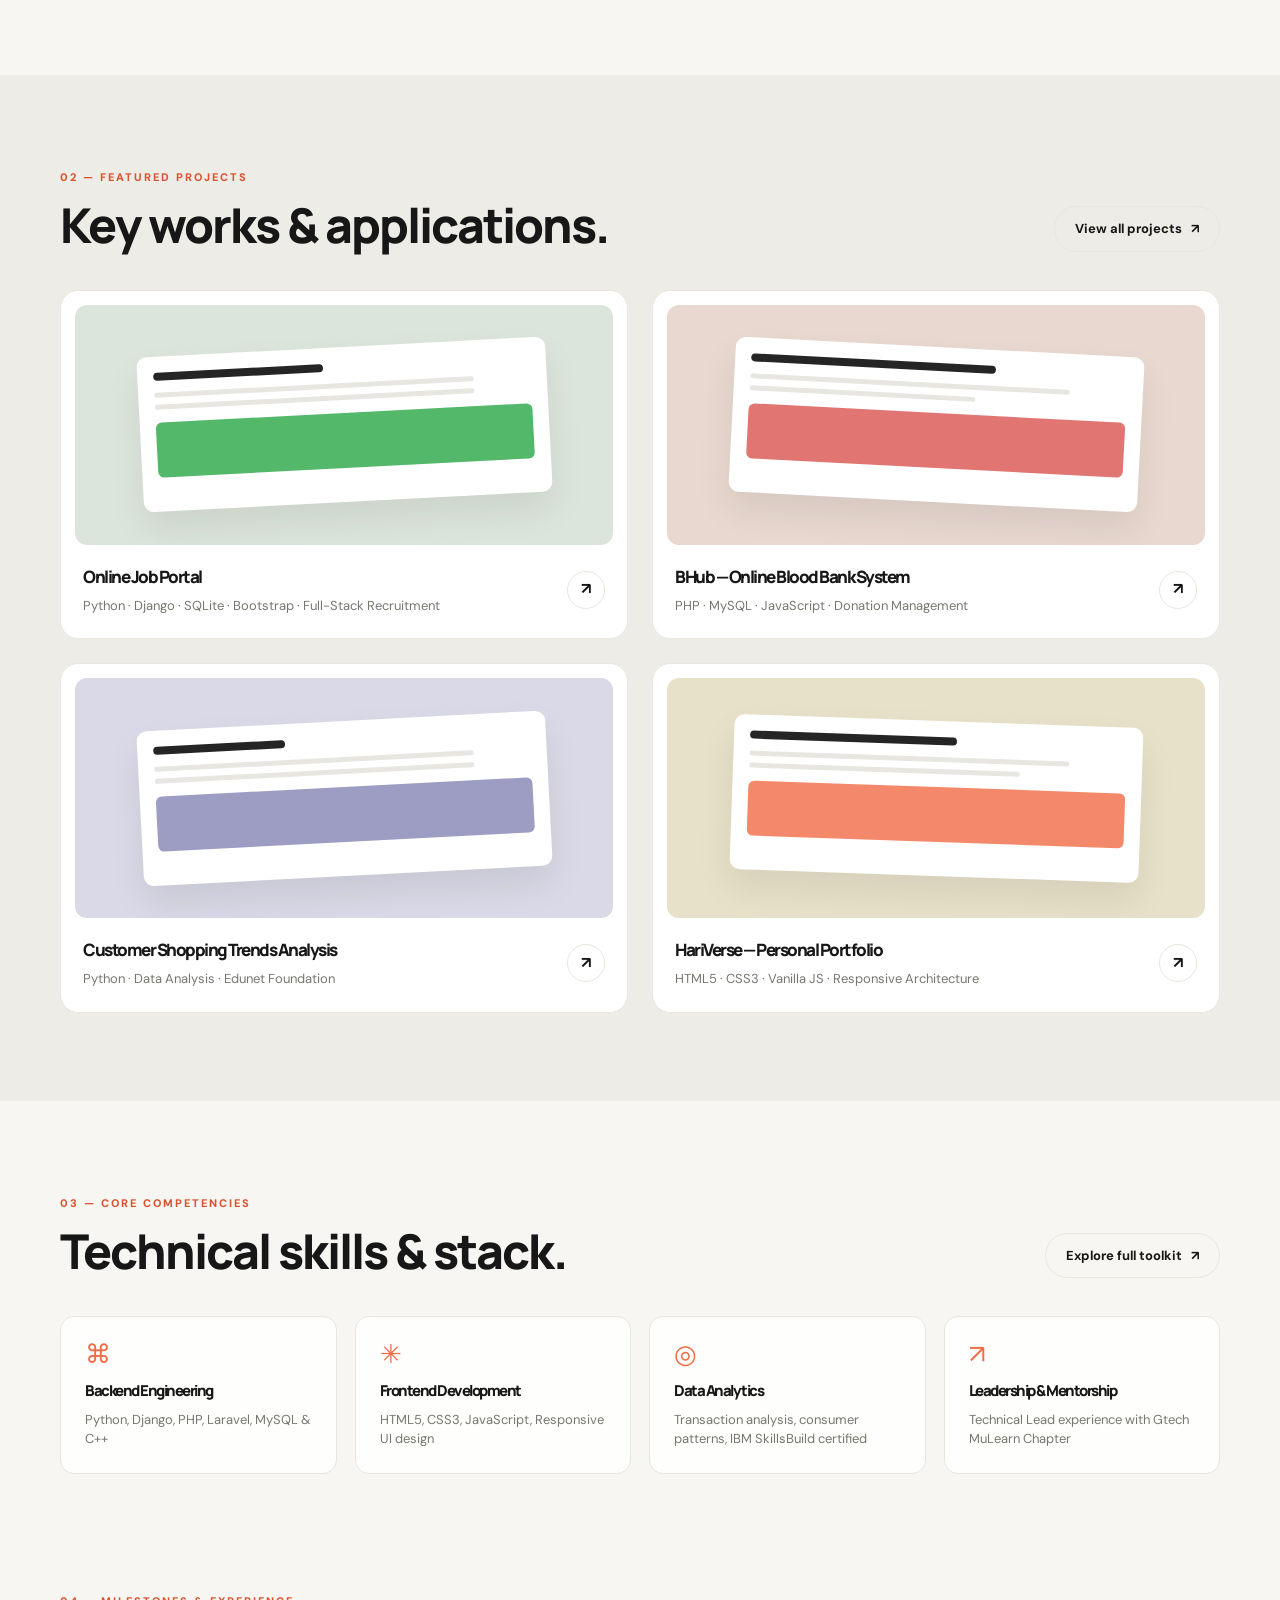
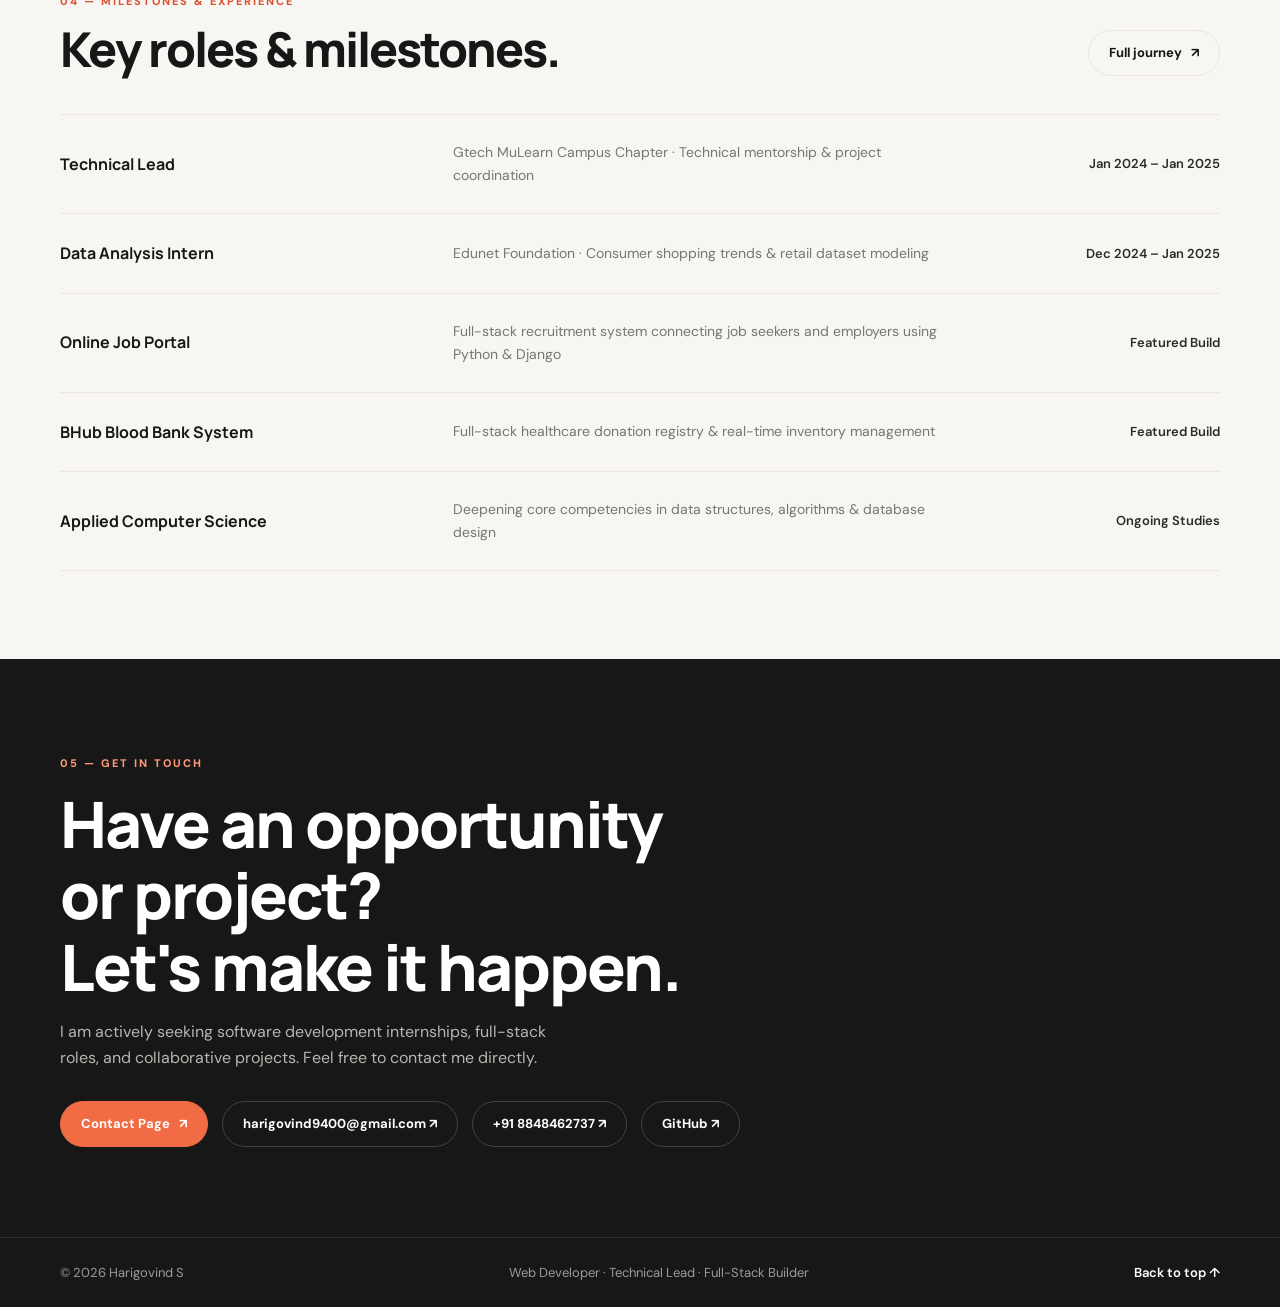
==== commit 331af9c6: "Updated file" ====
--- a/index.html
+++ b/index.html
@@ -22,7 +22,6 @@
         <a href="projects.html">Works</a>
         <a href="skills.html">Skills</a>
         <a href="experience.html">Journey</a>
-        
       </nav>
       <a class="nav-cta" href="contact.html">Let's talk <span>↗</span></a>
       <button class="menu-btn" id="menuBtn" aria-label="Toggle navigation" aria-expanded="false">☰</button>
@@ -79,7 +78,7 @@
           <div class="about-quote">“I believe in writing code that solves concrete problems, bridging <span>robust backends</span> with intuitive user experiences.”</div>
           <div>
             <p class="about-text">I build software that bridges intricate backends with seamless interfaces. With a strong grasp of data structures, relational database normalization, and modern web frameworks, I focus on turning complex workflows into intuitive, resilient digital products.</p>
-            <p class="about-text">From architecting AI-assisted recruitment platforms and healthcare blood donation registries to mentoring fellow developers as a Technical Lead at Gtech MuLearn, I thrive in collaborative environments where curiosity and code meet tangible impact.</p>
+            <p class="about-text">From architecting full-stack recruitment platforms and healthcare blood donation registries to mentoring fellow developers as a Technical Lead at Gtech MuLearn, I thrive in collaborative environments where curiosity and code meet tangible impact.</p>
             <div class="chips">
               <span class="chip">Full-Stack Development</span>
               <span class="chip">PHP &amp; Laravel</span>
@@ -112,10 +111,10 @@
             </div>
             <div class="project-info">
               <div>
-                <h3>JobGrids — AI Powered Job Portal</h3>
-                <p>PHP · Laravel · HTML · CSS · JS · Skill Matching</p>
-              </div>
-              <a class="arrow" href="projects.html" aria-label="View JobGrids project">↗</a>
+                <h3>Online Job Portal</h3>
+                <p>Python · Django · SQLite · Bootstrap · Full-Stack Recruitment</p>
+              </div>
+              <a class="arrow" href="projects.html#online-job-portal" aria-label="View Online Job Portal project">↗</a>
             </div>
           </article>
 
@@ -225,8 +224,8 @@
             <span class="date">Dec 2024 – Jan 2025</span>
           </div>
           <div class="timeline-row">
-            <strong>JobGrids — AI Job Portal</strong>
-            <span>Intelligent recruitment system with skill-based recommendation algorithms</span>
+            <strong>Online Job Portal</strong>
+            <span>Full-stack recruitment system connecting job seekers and employers using Python &amp; Django</span>
             <span class="date">Featured Build</span>
           </div>
           <div class="timeline-row">
@@ -250,7 +249,7 @@
         <p>I am actively seeking software development internships, full-stack roles, and collaborative projects. Feel free to contact me directly.</p>
         <div class="contact-links">
           <a class="btn btn-accent" href="contact.html">Contact Page <span>↗</span></a>
-          <a class="btn btn-light" href="assets/docs/Harigovind_S_Resume.pdf" download="Harigovind_S_Resume.pdf" target="_blank">Download Resume ↓</a>
+          
           <a class="btn btn-light" href="mailto:harigovind9400@gmail.com">harigovind9400@gmail.com ↗</a>
           <a class="btn btn-light" href="tel:+918848462737">+91 8848462737 ↗</a>
           <a class="btn btn-light" href="https://github.com/harigovinds04" target="_blank" rel="noreferrer">GitHub ↗</a>
@@ -261,7 +260,7 @@
 
   <footer>
     <div class="wrap footer-inner">
-      <span>© <span id="year"></span> Harigovind S. Thodupuzha, Idukki.</span>
+      <span>© <span id="year"></span> Harigovind S</span>
       <span>Web Developer · Technical Lead · Full-Stack Builder</span>
       <a href="#home">Back to top ↑</a>
     </div>
